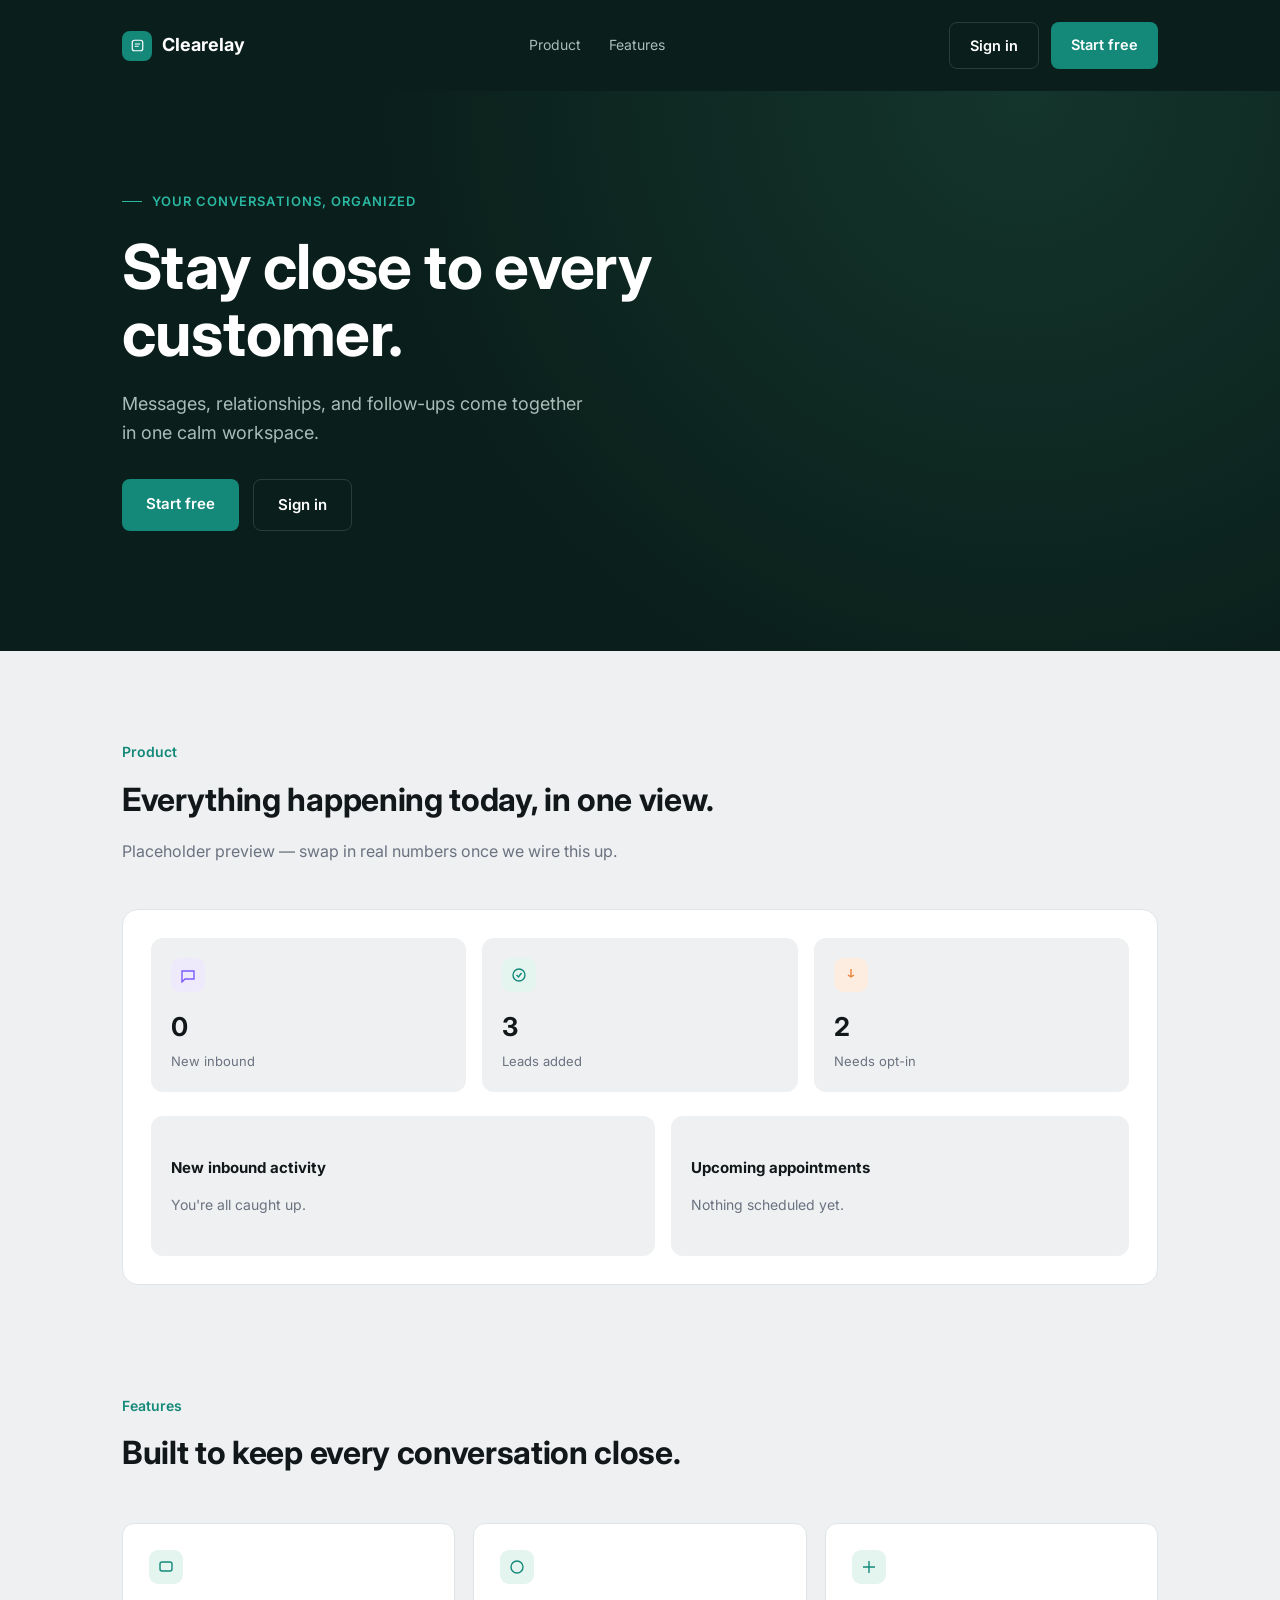
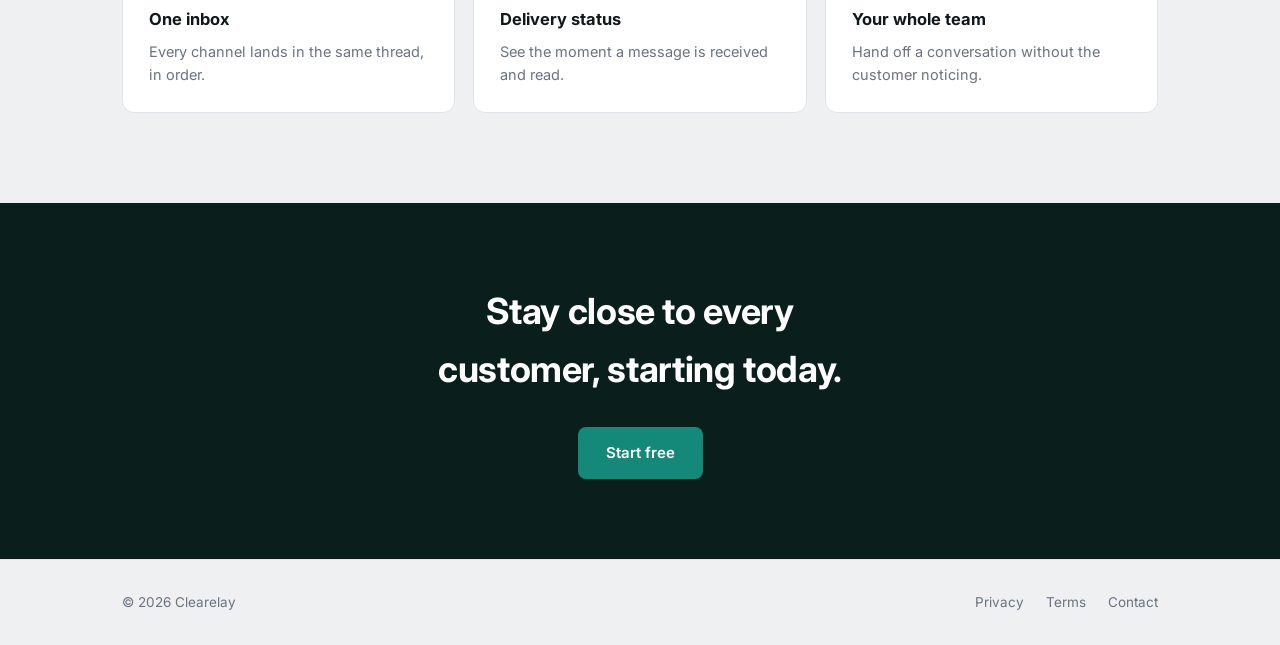
==== index.html @ 48fcb866 "Add files via upload" ====
<!DOCTYPE html>
<html lang="en">
<head>
<meta charset="UTF-8">
<meta name="viewport" content="width=device-width, initial-scale=1.0">
<title>Clearelay</title>
<link rel="preconnect" href="https://fonts.googleapis.com">
<link rel="preconnect" href="https://fonts.gstatic.com" crossorigin>
<link href="https://fonts.googleapis.com/css2?family=Inter:wght@400;500;600;700;800&display=swap" rel="stylesheet">
<style>
  :root {
    --ink: #0A1F1B;        /* dark hero background */
    --ink-2: #0D2620;      /* secondary dark panel */
    --teal: #14897A;       /* primary brand accent, buttons */
    --teal-light: #2BB8A3; /* eyebrow / bright accent text on dark */
    --paper: #EEF0F1;      /* light app-style background */
    --white: #FFFFFF;
    --text: #12181A;
    --slate: #6B7280;
    --line: #E1E4E6;
    --purple-bg: #EFEAFB; --purple: #7C5CFC;
    --orange-bg: #FDECE0; --orange: #E8823A;
    --mint-bg: #E4F5F0;   --mint: #14897A;
  }

  * { box-sizing: border-box; }
  body {
    margin: 0;
    font-family: 'Inter', -apple-system, sans-serif;
    color: var(--text);
    background: var(--paper);
    line-height: 1.6;
  }
  h1, h2, h3 { margin: 0; font-weight: 700; letter-spacing: -0.01em; }
  p { margin: 0; }
  a { text-decoration: none; color: inherit; }
  .wrap { max-width: 1100px; margin: 0 auto; padding: 0 32px; }

  /* ---- Header (dark) ---- */
  header.dark {
    background: var(--ink);
  }
  .nav {
    display: flex;
    justify-content: space-between;
    align-items: center;
    padding: 22px 32px;
    max-width: 1100px;
    margin: 0 auto;
  }
  .brand {
    display: flex;
    align-items: center;
    gap: 10px;
    color: var(--white);
    font-weight: 700;
    font-size: 18px;
  }
  .brand-mark {
    width: 30px; height: 30px;
    border-radius: 8px;
    background: var(--teal);
    display: flex;
    align-items: center;
    justify-content: center;
  }
  .brand-mark svg { width: 15px; height: 15px; }
  .nav-links { display: flex; gap: 28px; font-size: 14px; color: #A9BDB8; }
  .nav-links a:hover { color: var(--white); }
  .btn {
    display: inline-block;
    padding: 11px 20px;
    border-radius: 8px;
    font-size: 14.5px;
    font-weight: 600;
    cursor: pointer;
  }
  .btn-primary { background: var(--teal); color: var(--white); }
  .btn-ghost-dark { color: var(--white); border: 1px solid #2A3E38; }
  .nav-cta { display: flex; gap: 12px; }
  @media (max-width: 760px) { .nav-links { display: none; } }

  /* ---- Hero (dark, matches login screen) ---- */
  .hero {
    background: radial-gradient(circle at 80% 0%, #14352C 0%, var(--ink) 55%);
    padding: 100px 0 120px;
    position: relative;
    overflow: hidden;
  }
  .hero-inner { max-width: 640px; }
  .eyebrow {
    display: flex;
    align-items: center;
    gap: 10px;
    color: var(--teal-light);
    font-size: 13px;
    font-weight: 600;
    letter-spacing: 0.08em;
    text-transform: uppercase;
    margin-bottom: 22px;
  }
  .eyebrow .dash { width: 20px; height: 1.5px; background: var(--teal-light); }
  .hero h1 {
    color: var(--white);
    font-size: clamp(40px, 5.2vw, 62px);
    line-height: 1.08;
  }
  .hero .sub {
    margin-top: 22px;
    color: #A9BDB8;
    font-size: 18px;
    max-width: 42ch;
  }
  .hero-actions { margin-top: 32px; display: flex; gap: 14px; }
  .hero-actions .btn { padding: 13px 24px; font-size: 15px; }

  /* ---- Product preview section (light, dashboard-style) ---- */
  .preview {
    padding: 90px 0;
  }
  .preview-head { max-width: 600px; margin-bottom: 44px; }
  .preview-head p.label { color: var(--teal); font-weight: 600; font-size: 14px; margin-bottom: 10px; }
  .preview-head h2 { font-size: clamp(26px, 3vw, 32px); }
  .preview-head .sub { margin-top: 14px; color: var(--slate); font-size: 16px; }

  .dash-mock {
    background: var(--white);
    border: 1px solid var(--line);
    border-radius: 16px;
    padding: 28px;
  }
  .dash-cards {
    display: grid;
    grid-template-columns: repeat(3, 1fr);
    gap: 16px;
    margin-bottom: 24px;
  }
  .dash-card {
    background: var(--paper);
    border-radius: 12px;
    padding: 20px;
  }
  .dash-card .icon {
    width: 34px; height: 34px;
    border-radius: 9px;
    margin-bottom: 14px;
    display: flex; align-items: center; justify-content: center;
  }
  .dash-card.purple .icon { background: var(--purple-bg); color: var(--purple); }
  .dash-card.mint .icon { background: var(--mint-bg); color: var(--mint); }
  .dash-card.orange .icon { background: var(--orange-bg); color: var(--orange); }
  .dash-card .num { font-size: 26px; font-weight: 700; }
  .dash-card .label { font-size: 13px; color: var(--slate); margin-top: 4px; }

  .dash-lower {
    display: grid;
    grid-template-columns: 1.1fr 1fr;
    gap: 16px;
  }
  .dash-panel {
    background: var(--paper);
    border-radius: 12px;
    padding: 20px;
    min-height: 140px;
  }
  .dash-panel h4 { font-size: 15px; margin-bottom: 14px; }
  @media (max-width: 760px) {
    .dash-cards, .dash-lower { grid-template-columns: 1fr; }
  }

  /* ---- Features (light) ---- */
  .features { padding: 20px 0 90px; }
  .features-grid {
    display: grid;
    grid-template-columns: repeat(3, 1fr);
    gap: 18px;
  }
  .feature-card {
    background: var(--white);
    border: 1px solid var(--line);
    border-radius: 12px;
    padding: 26px;
  }
  .feature-card .icon {
    width: 34px; height: 34px;
    border-radius: 9px;
    background: var(--mint-bg);
    color: var(--mint);
    display: flex; align-items: center; justify-content: center;
    margin-bottom: 16px;
  }
  .feature-card h4 { font-size: 16.5px; margin-bottom: 8px; }
  .feature-card p { color: var(--slate); font-size: 14.5px; }
  @media (max-width: 760px) { .features-grid { grid-template-columns: 1fr; } }

  /* ---- CTA (dark) ---- */
  .cta {
    background: var(--ink);
    padding: 80px 0;
    text-align: center;
  }
  .cta h2 { color: var(--white); font-size: clamp(26px, 3.2vw, 36px); max-width: 20ch; margin: 0 auto; }
  .cta .btn { margin-top: 28px; padding: 14px 28px; font-size: 15px; }

  /* ---- Footer ---- */
  footer { padding: 32px 0; border-top: 1px solid var(--line); }
  .foot-row {
    display: flex; justify-content: space-between; align-items: center;
    font-size: 13.5px; color: var(--slate);
  }
  .foot-links { display: flex; gap: 22px; }
</style>
</head>
<body>

<header class="dark">
  <div class="nav">
    <div class="brand">
      <span class="brand-mark">
        <svg viewBox="0 0 20 20" fill="none"><rect x="3" y="3" width="14" height="14" rx="3" stroke="white" stroke-width="1.6"/><path d="M7 8h6M7 11h4" stroke="white" stroke-width="1.6" stroke-linecap="round"/></svg>
      </span>
      Clearelay
    </div>
    <nav class="nav-links">
      <a href="#preview">Product</a>
      <a href="#features">Features</a>
    </nav>
    <div class="nav-cta">
      <a href="#" class="btn btn-ghost-dark">Sign in</a>
      <a href="#" class="btn btn-primary">Start free</a>
    </div>
  </div>
</header>

<section class="hero">
  <div class="wrap">
    <div class="hero-inner">
      <div class="eyebrow"><span class="dash"></span> Your conversations, organized</div>
      <h1>Stay close to every customer.</h1>
      <p class="sub">Messages, relationships, and follow-ups come together in one calm workspace.</p>
      <div class="hero-actions">
        <a href="#" class="btn btn-primary">Start free</a>
        <a href="#" class="btn btn-ghost-dark">Sign in</a>
      </div>
    </div>
  </div>
</section>

<section class="preview" id="preview">
  <div class="wrap">
    <div class="preview-head">
      <p class="label">Product</p>
      <h2>Everything happening today, in one view.</h2>
      <p class="sub">Placeholder preview — swap in real numbers once we wire this up.</p>
    </div>
    <div class="dash-mock">
      <div class="dash-cards">
        <div class="dash-card purple">
          <div class="icon">
            <svg width="16" height="16" viewBox="0 0 16 16" fill="none"><path d="M2 4h12v8H5l-3 3V4z" stroke="currentColor" stroke-width="1.4"/></svg>
          </div>
          <div class="num">0</div>
          <div class="label">New inbound</div>
        </div>
        <div class="dash-card mint">
          <div class="icon">
            <svg width="16" height="16" viewBox="0 0 16 16" fill="none"><circle cx="8" cy="8" r="6" stroke="currentColor" stroke-width="1.4"/><path d="M5.5 8l2 2 3-4" stroke="currentColor" stroke-width="1.4"/></svg>
          </div>
          <div class="num">3</div>
          <div class="label">Leads added</div>
        </div>
        <div class="dash-card orange">
          <div class="icon">
            <svg width="16" height="16" viewBox="0 0 16 16" fill="none"><path d="M8 2v8M8 10l3-2M8 10l-3-2" stroke="currentColor" stroke-width="1.4"/></svg>
          </div>
          <div class="num">2</div>
          <div class="label">Needs opt-in</div>
        </div>
      </div>
      <div class="dash-lower">
        <div class="dash-panel">
          <h4>New inbound activity</h4>
          <p style="color: var(--slate); font-size: 14px;">You're all caught up.</p>
        </div>
        <div class="dash-panel">
          <h4>Upcoming appointments</h4>
          <p style="color: var(--slate); font-size: 14px;">Nothing scheduled yet.</p>
        </div>
      </div>
    </div>
  </div>
</section>

<section class="features" id="features">
  <div class="wrap">
    <div class="preview-head">
      <p class="label">Features</p>
      <h2>Built to keep every conversation close.</h2>
    </div>
    <div class="features-grid">
      <div class="feature-card">
        <div class="icon"><svg width="16" height="16" viewBox="0 0 16 16" fill="none"><rect x="2" y="3" width="12" height="9" rx="2" stroke="currentColor" stroke-width="1.4"/></svg></div>
        <h4>One inbox</h4>
        <p>Every channel lands in the same thread, in order.</p>
      </div>
      <div class="feature-card">
        <div class="icon"><svg width="16" height="16" viewBox="0 0 16 16" fill="none"><circle cx="8" cy="8" r="6" stroke="currentColor" stroke-width="1.4"/></svg></div>
        <h4>Delivery status</h4>
        <p>See the moment a message is received and read.</p>
      </div>
      <div class="feature-card">
        <div class="icon"><svg width="16" height="16" viewBox="0 0 16 16" fill="none"><path d="M8 2v12M2 8h12" stroke="currentColor" stroke-width="1.4"/></svg></div>
        <h4>Your whole team</h4>
        <p>Hand off a conversation without the customer noticing.</p>
      </div>
    </div>
  </div>
</section>

<section class="cta">
  <div class="wrap">
    <h2>Stay close to every customer, starting today.</h2>
    <a href="#" class="btn btn-primary">Start free</a>
  </div>
</section>

<footer>
  <div class="wrap">
    <div class="foot-row">
      <span>© 2026 Clearelay</span>
      <div class="foot-links">
        <a href="#">Privacy</a>
        <a href="#">Terms</a>
        <a href="#">Contact</a>
      </div>
    </div>
  </div>
</footer>

</body>
</html>
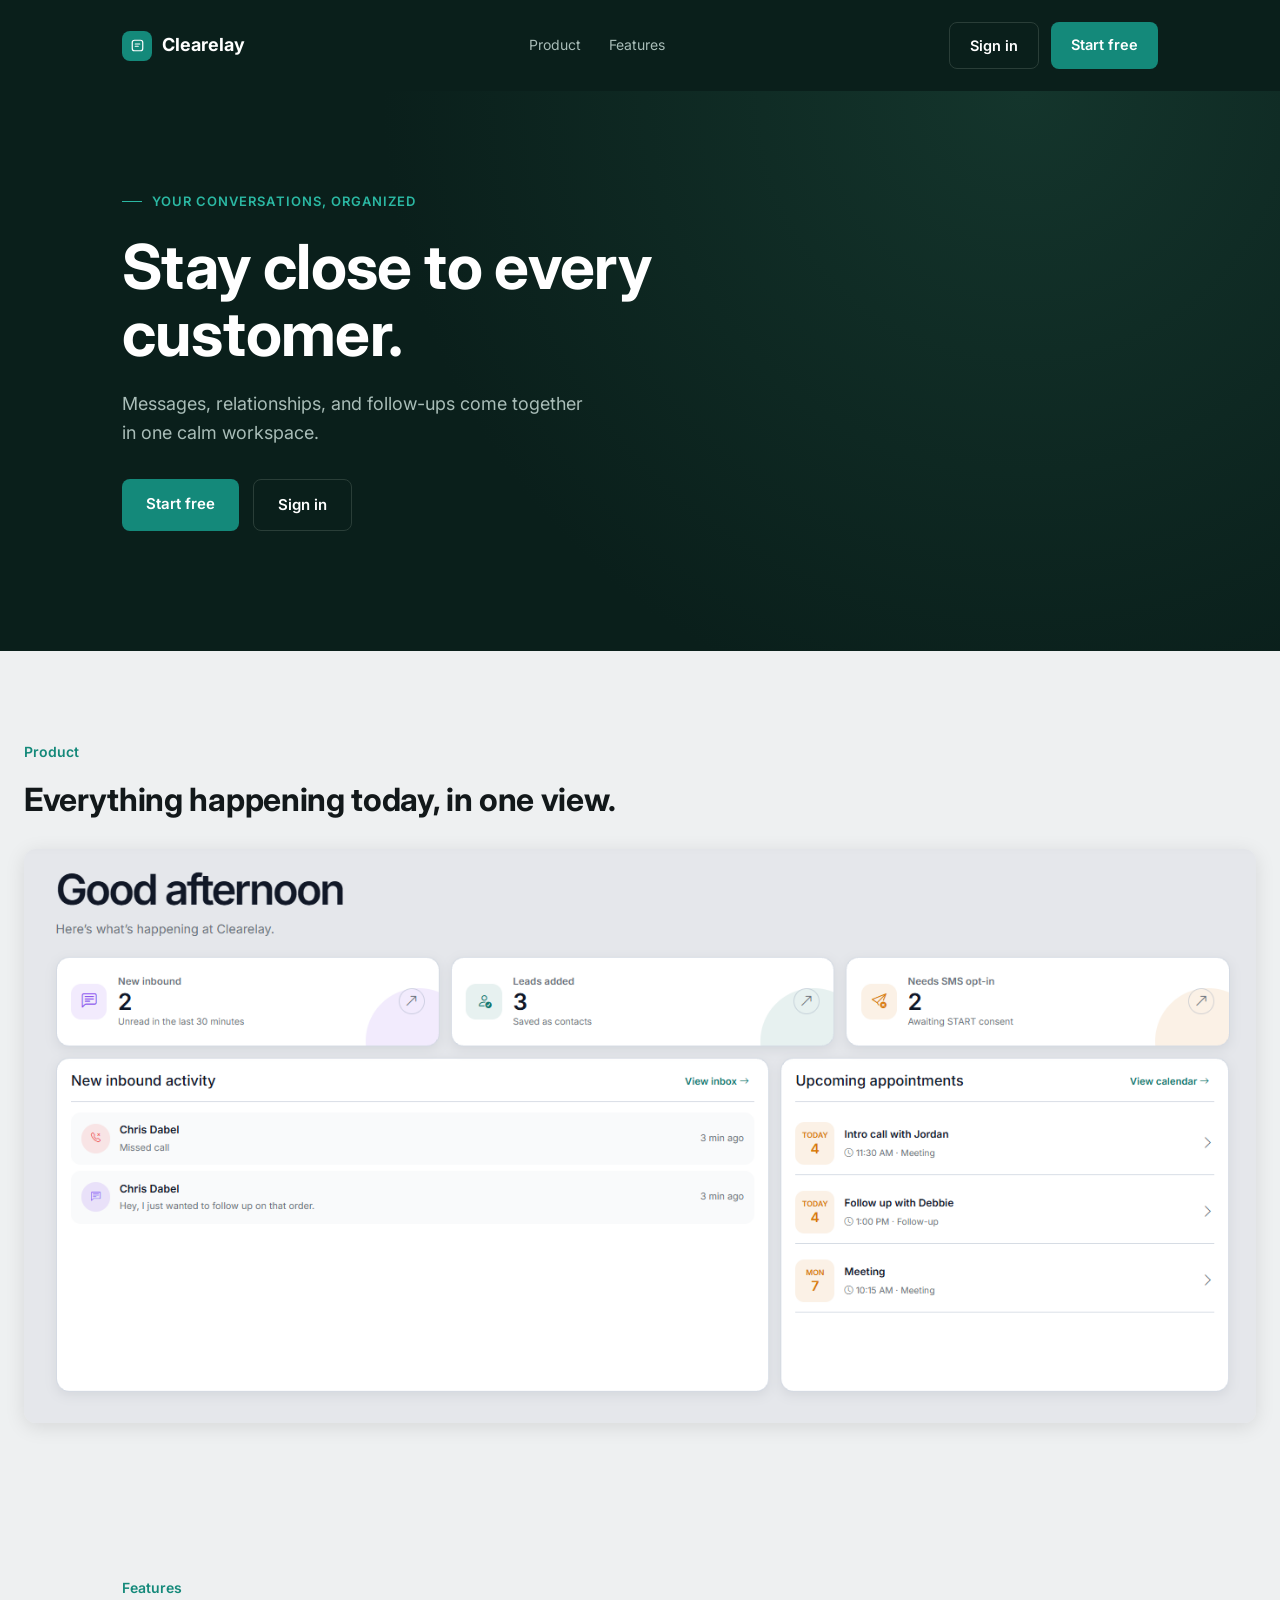
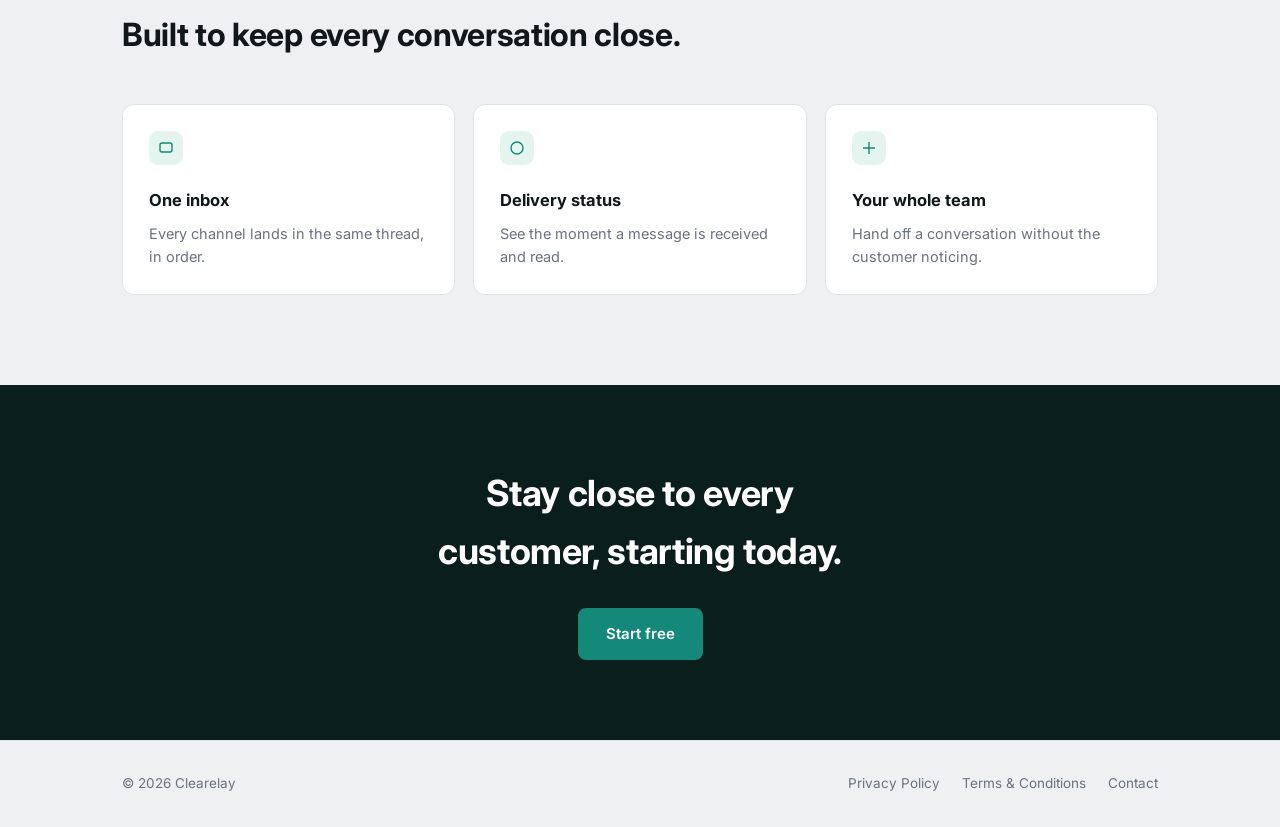
==== commit d72cb5aa: "Add initial HTML, CSS, and image files for Clearelay site" ====
--- a/index.html
+++ b/index.html
@@ -7,209 +7,7 @@
 <link rel="preconnect" href="https://fonts.googleapis.com">
 <link rel="preconnect" href="https://fonts.gstatic.com" crossorigin>
 <link href="https://fonts.googleapis.com/css2?family=Inter:wght@400;500;600;700;800&display=swap" rel="stylesheet">
-<style>
-  :root {
-    --ink: #0A1F1B;        /* dark hero background */
-    --ink-2: #0D2620;      /* secondary dark panel */
-    --teal: #14897A;       /* primary brand accent, buttons */
-    --teal-light: #2BB8A3; /* eyebrow / bright accent text on dark */
-    --paper: #EEF0F1;      /* light app-style background */
-    --white: #FFFFFF;
-    --text: #12181A;
-    --slate: #6B7280;
-    --line: #E1E4E6;
-    --purple-bg: #EFEAFB; --purple: #7C5CFC;
-    --orange-bg: #FDECE0; --orange: #E8823A;
-    --mint-bg: #E4F5F0;   --mint: #14897A;
-  }
-
-  * { box-sizing: border-box; }
-  body {
-    margin: 0;
-    font-family: 'Inter', -apple-system, sans-serif;
-    color: var(--text);
-    background: var(--paper);
-    line-height: 1.6;
-  }
-  h1, h2, h3 { margin: 0; font-weight: 700; letter-spacing: -0.01em; }
-  p { margin: 0; }
-  a { text-decoration: none; color: inherit; }
-  .wrap { max-width: 1100px; margin: 0 auto; padding: 0 32px; }
-
-  /* ---- Header (dark) ---- */
-  header.dark {
-    background: var(--ink);
-  }
-  .nav {
-    display: flex;
-    justify-content: space-between;
-    align-items: center;
-    padding: 22px 32px;
-    max-width: 1100px;
-    margin: 0 auto;
-  }
-  .brand {
-    display: flex;
-    align-items: center;
-    gap: 10px;
-    color: var(--white);
-    font-weight: 700;
-    font-size: 18px;
-  }
-  .brand-mark {
-    width: 30px; height: 30px;
-    border-radius: 8px;
-    background: var(--teal);
-    display: flex;
-    align-items: center;
-    justify-content: center;
-  }
-  .brand-mark svg { width: 15px; height: 15px; }
-  .nav-links { display: flex; gap: 28px; font-size: 14px; color: #A9BDB8; }
-  .nav-links a:hover { color: var(--white); }
-  .btn {
-    display: inline-block;
-    padding: 11px 20px;
-    border-radius: 8px;
-    font-size: 14.5px;
-    font-weight: 600;
-    cursor: pointer;
-  }
-  .btn-primary { background: var(--teal); color: var(--white); }
-  .btn-ghost-dark { color: var(--white); border: 1px solid #2A3E38; }
-  .nav-cta { display: flex; gap: 12px; }
-  @media (max-width: 760px) { .nav-links { display: none; } }
-
-  /* ---- Hero (dark, matches login screen) ---- */
-  .hero {
-    background: radial-gradient(circle at 80% 0%, #14352C 0%, var(--ink) 55%);
-    padding: 100px 0 120px;
-    position: relative;
-    overflow: hidden;
-  }
-  .hero-inner { max-width: 640px; }
-  .eyebrow {
-    display: flex;
-    align-items: center;
-    gap: 10px;
-    color: var(--teal-light);
-    font-size: 13px;
-    font-weight: 600;
-    letter-spacing: 0.08em;
-    text-transform: uppercase;
-    margin-bottom: 22px;
-  }
-  .eyebrow .dash { width: 20px; height: 1.5px; background: var(--teal-light); }
-  .hero h1 {
-    color: var(--white);
-    font-size: clamp(40px, 5.2vw, 62px);
-    line-height: 1.08;
-  }
-  .hero .sub {
-    margin-top: 22px;
-    color: #A9BDB8;
-    font-size: 18px;
-    max-width: 42ch;
-  }
-  .hero-actions { margin-top: 32px; display: flex; gap: 14px; }
-  .hero-actions .btn { padding: 13px 24px; font-size: 15px; }
-
-  /* ---- Product preview section (light, dashboard-style) ---- */
-  .preview {
-    padding: 90px 0;
-  }
-  .preview-head { max-width: 600px; margin-bottom: 44px; }
-  .preview-head p.label { color: var(--teal); font-weight: 600; font-size: 14px; margin-bottom: 10px; }
-  .preview-head h2 { font-size: clamp(26px, 3vw, 32px); }
-  .preview-head .sub { margin-top: 14px; color: var(--slate); font-size: 16px; }
-
-  .dash-mock {
-    background: var(--white);
-    border: 1px solid var(--line);
-    border-radius: 16px;
-    padding: 28px;
-  }
-  .dash-cards {
-    display: grid;
-    grid-template-columns: repeat(3, 1fr);
-    gap: 16px;
-    margin-bottom: 24px;
-  }
-  .dash-card {
-    background: var(--paper);
-    border-radius: 12px;
-    padding: 20px;
-  }
-  .dash-card .icon {
-    width: 34px; height: 34px;
-    border-radius: 9px;
-    margin-bottom: 14px;
-    display: flex; align-items: center; justify-content: center;
-  }
-  .dash-card.purple .icon { background: var(--purple-bg); color: var(--purple); }
-  .dash-card.mint .icon { background: var(--mint-bg); color: var(--mint); }
-  .dash-card.orange .icon { background: var(--orange-bg); color: var(--orange); }
-  .dash-card .num { font-size: 26px; font-weight: 700; }
-  .dash-card .label { font-size: 13px; color: var(--slate); margin-top: 4px; }
-
-  .dash-lower {
-    display: grid;
-    grid-template-columns: 1.1fr 1fr;
-    gap: 16px;
-  }
-  .dash-panel {
-    background: var(--paper);
-    border-radius: 12px;
-    padding: 20px;
-    min-height: 140px;
-  }
-  .dash-panel h4 { font-size: 15px; margin-bottom: 14px; }
-  @media (max-width: 760px) {
-    .dash-cards, .dash-lower { grid-template-columns: 1fr; }
-  }
-
-  /* ---- Features (light) ---- */
-  .features { padding: 20px 0 90px; }
-  .features-grid {
-    display: grid;
-    grid-template-columns: repeat(3, 1fr);
-    gap: 18px;
-  }
-  .feature-card {
-    background: var(--white);
-    border: 1px solid var(--line);
-    border-radius: 12px;
-    padding: 26px;
-  }
-  .feature-card .icon {
-    width: 34px; height: 34px;
-    border-radius: 9px;
-    background: var(--mint-bg);
-    color: var(--mint);
-    display: flex; align-items: center; justify-content: center;
-    margin-bottom: 16px;
-  }
-  .feature-card h4 { font-size: 16.5px; margin-bottom: 8px; }
-  .feature-card p { color: var(--slate); font-size: 14.5px; }
-  @media (max-width: 760px) { .features-grid { grid-template-columns: 1fr; } }
-
-  /* ---- CTA (dark) ---- */
-  .cta {
-    background: var(--ink);
-    padding: 80px 0;
-    text-align: center;
-  }
-  .cta h2 { color: var(--white); font-size: clamp(26px, 3.2vw, 36px); max-width: 20ch; margin: 0 auto; }
-  .cta .btn { margin-top: 28px; padding: 14px 28px; font-size: 15px; }
-
-  /* ---- Footer ---- */
-  footer { padding: 32px 0; border-top: 1px solid var(--line); }
-  .foot-row {
-    display: flex; justify-content: space-between; align-items: center;
-    font-size: 13.5px; color: var(--slate);
-  }
-  .foot-links { display: flex; gap: 22px; }
-</style>
+<link rel="stylesheet" href="styles.css">
 </head>
 <body>
 
@@ -251,46 +49,10 @@
     <div class="preview-head">
       <p class="label">Product</p>
       <h2>Everything happening today, in one view.</h2>
-      <p class="sub">Placeholder preview — swap in real numbers once we wire this up.</p>
-    </div>
-    <div class="dash-mock">
-      <div class="dash-cards">
-        <div class="dash-card purple">
-          <div class="icon">
-            <svg width="16" height="16" viewBox="0 0 16 16" fill="none"><path d="M2 4h12v8H5l-3 3V4z" stroke="currentColor" stroke-width="1.4"/></svg>
-          </div>
-          <div class="num">0</div>
-          <div class="label">New inbound</div>
-        </div>
-        <div class="dash-card mint">
-          <div class="icon">
-            <svg width="16" height="16" viewBox="0 0 16 16" fill="none"><circle cx="8" cy="8" r="6" stroke="currentColor" stroke-width="1.4"/><path d="M5.5 8l2 2 3-4" stroke="currentColor" stroke-width="1.4"/></svg>
-          </div>
-          <div class="num">3</div>
-          <div class="label">Leads added</div>
-        </div>
-        <div class="dash-card orange">
-          <div class="icon">
-            <svg width="16" height="16" viewBox="0 0 16 16" fill="none"><path d="M8 2v8M8 10l3-2M8 10l-3-2" stroke="currentColor" stroke-width="1.4"/></svg>
-          </div>
-          <div class="num">2</div>
-          <div class="label">Needs opt-in</div>
-        </div>
-      </div>
-      <div class="dash-lower">
-        <div class="dash-panel">
-          <h4>New inbound activity</h4>
-          <p style="color: var(--slate); font-size: 14px;">You're all caught up.</p>
-        </div>
-        <div class="dash-panel">
-          <h4>Upcoming appointments</h4>
-          <p style="color: var(--slate); font-size: 14px;">Nothing scheduled yet.</p>
-        </div>
-      </div>
+      <img class="preview-image" src="Clearelay preview.png" alt="Clearelay dashboard preview">
     </div>
   </div>
 </section>
-
 <section class="features" id="features">
   <div class="wrap">
     <div class="preview-head">
@@ -329,9 +91,9 @@
     <div class="foot-row">
       <span>© 2026 Clearelay</span>
       <div class="foot-links">
-        <a href="#">Privacy</a>
-        <a href="#">Terms</a>
-        <a href="#">Contact</a>
+        <a href="privacy.html">Privacy Policy</a>
+        <a href="terms.html">Terms &amp; Conditions</a>
+        <a href="mailto:support@clearelay.com">Contact</a>
       </div>
     </div>
   </div>
--- a/styles.css
+++ b/styles.css
@@ -0,0 +1,217 @@
+:root {
+  --ink: #0A1F1B;        /* dark hero background */
+  --ink-2: #0D2620;      /* secondary dark panel */
+  --teal: #14897A;       /* primary brand accent, buttons */
+  --teal-light: #2BB8A3; /* eyebrow / bright accent text on dark */
+  --paper: #EEF0F1;      /* light app-style background */
+  --white: #FFFFFF;
+  --text: #12181A;
+  --slate: #6B7280;
+  --line: #E1E4E6;
+  --purple-bg: #EFEAFB; --purple: #7C5CFC;
+  --orange-bg: #FDECE0; --orange: #E8823A;
+  --mint-bg: #E4F5F0;   --mint: #14897A;
+}
+
+* { box-sizing: border-box; }
+body {
+  margin: 0;
+  font-family: 'Inter', -apple-system, sans-serif;
+  color: var(--text);
+  background: var(--paper);
+  line-height: 1.6;
+}
+h1, h2, h3 { margin: 0; font-weight: 700; letter-spacing: -0.01em; }
+p { margin: 0; }
+a { text-decoration: none; color: inherit; }
+.wrap { max-width: 1100px; margin: 0 auto; padding: 0 32px; }
+
+/* ---- Header (dark) ---- */
+header.dark {
+  background: var(--ink);
+}
+.nav {
+  display: flex;
+  justify-content: space-between;
+  align-items: center;
+  padding: 22px 32px;
+  max-width: 1100px;
+  margin: 0 auto;
+}
+.brand {
+  display: flex;
+  align-items: center;
+  gap: 10px;
+  color: var(--white);
+  font-weight: 700;
+  font-size: 18px;
+}
+.brand-mark {
+  width: 30px; height: 30px;
+  border-radius: 8px;
+  background: var(--teal);
+  display: flex;
+  align-items: center;
+  justify-content: center;
+}
+.brand-mark svg { width: 15px; height: 15px; }
+.nav-links { display: flex; gap: 28px; font-size: 14px; color: #A9BDB8; }
+.nav-links a:hover { color: var(--white); }
+.btn {
+  display: inline-block;
+  padding: 11px 20px;
+  border-radius: 8px;
+  font-size: 14.5px;
+  font-weight: 600;
+  cursor: pointer;
+}
+.btn-primary { background: var(--teal); color: var(--white); }
+.btn-ghost-dark { color: var(--white); border: 1px solid #2A3E38; }
+.nav-cta { display: flex; gap: 12px; }
+@media (max-width: 760px) { .nav-links { display: none; } }
+
+/* ---- Hero (dark, matches login screen) ---- */
+.hero {
+  background: radial-gradient(circle at 80% 0%, #14352C 0%, var(--ink) 55%);
+  padding: 100px 0 120px;
+  position: relative;
+  overflow: hidden;
+}
+.hero-inner { max-width: 640px; }
+.eyebrow {
+  display: flex;
+  align-items: center;
+  gap: 10px;
+  color: var(--teal-light);
+  font-size: 13px;
+  font-weight: 600;
+  letter-spacing: 0.08em;
+  text-transform: uppercase;
+  margin-bottom: 22px;
+}
+.eyebrow .dash { width: 20px; height: 1.5px; background: var(--teal-light); }
+.hero h1 {
+  color: var(--white);
+  font-size: clamp(40px, 5.2vw, 62px);
+  line-height: 1.08;
+}
+.hero .sub {
+  margin-top: 22px;
+  color: #A9BDB8;
+  font-size: 18px;
+  max-width: 42ch;
+}
+.hero-actions { margin-top: 32px; display: flex; gap: 14px; }
+.hero-actions .btn { padding: 13px 24px; font-size: 15px; }
+
+/* ---- Product preview section (light, dashboard-style) ---- */
+.preview {
+  padding: 90px 0;
+}
+.preview .wrap {
+  max-width: 1480px;
+  padding: 0 24px;
+}
+.preview .preview-head {
+  max-width: 100%;
+}
+.preview-head { max-width: 800px; margin-bottom: 44px; }
+.preview-head p.label { color: var(--teal); font-weight: 600; font-size: 14px; margin-bottom: 10px; }
+.preview-head h2 { font-size: clamp(26px, 3vw, 32px); }
+.preview-head .sub { margin-top: 14px; color: var(--slate); font-size: 16px; }
+.preview-image {
+  display: block;
+  width: 100%;
+  max-width: 100%;
+  height: auto;
+  margin-top: 24px;
+  border-radius: 12px;
+  box-shadow: 0 4px 20px rgba(0,0,0,0.1);
+}
+
+.dash-mock {
+  background: var(--white);
+  border: 1px solid var(--line);
+  border-radius: 16px;
+  padding: 28px;
+}
+.dash-cards {
+  display: grid;
+  grid-template-columns: repeat(3, 1fr);
+  gap: 16px;
+  margin-bottom: 24px;
+}
+.dash-card {
+  background: var(--paper);
+  border-radius: 12px;
+  padding: 20px;
+}
+.dash-card .icon {
+  width: 34px; height: 34px;
+  border-radius: 9px;
+  margin-bottom: 14px;
+  display: flex; align-items: center; justify-content: center;
+}
+.dash-card.purple .icon { background: var(--purple-bg); color: var(--purple); }
+.dash-card.mint .icon { background: var(--mint-bg); color: var(--mint); }
+.dash-card.orange .icon { background: var(--orange-bg); color: var(--orange); }
+.dash-card .num { font-size: 26px; font-weight: 700; }
+.dash-card .label { font-size: 13px; color: var(--slate); margin-top: 4px; }
+
+.dash-lower {
+  display: grid;
+  grid-template-columns: 1.1fr 1fr;
+  gap: 16px;
+}
+.dash-panel {
+  background: var(--paper);
+  border-radius: 12px;
+  padding: 20px;
+  min-height: 140px;
+}
+.dash-panel h4 { font-size: 15px; margin-bottom: 14px; }
+@media (max-width: 760px) {
+  .dash-cards, .dash-lower { grid-template-columns: 1fr; }
+}
+
+/* ---- Features (light) ---- */
+.features { padding: 20px 0 90px; }
+.features-grid {
+  display: grid;
+  grid-template-columns: repeat(3, 1fr);
+  gap: 18px;
+}
+.feature-card {
+  background: var(--white);
+  border: 1px solid var(--line);
+  border-radius: 12px;
+  padding: 26px;
+}
+.feature-card .icon {
+  width: 34px; height: 34px;
+  border-radius: 9px;
+  background: var(--mint-bg);
+  color: var(--mint);
+  display: flex; align-items: center; justify-content: center;
+  margin-bottom: 16px;
+}
+.feature-card h4 { font-size: 16.5px; margin-bottom: 8px; }
+.feature-card p { color: var(--slate); font-size: 14.5px; }
+@media (max-width: 760px) { .features-grid { grid-template-columns: 1fr; } }
+
+/* ---- CTA (dark) ---- */
+.cta {
+  background: var(--ink);
+  padding: 80px 0;
+  text-align: center;
+}
+.cta h2 { color: var(--white); font-size: clamp(26px, 3.2vw, 36px); max-width: 20ch; margin: 0 auto; }
+.cta .btn { margin-top: 28px; padding: 14px 28px; font-size: 15px; }
+
+/* ---- Footer ---- */
+footer { padding: 32px 0; border-top: 1px solid var(--line); }
+.foot-row {
+  display: flex; justify-content: space-between; align-items: center;
+  font-size: 13.5px; color: var(--slate);
+}
+.foot-links { display: flex; gap: 22px; }
